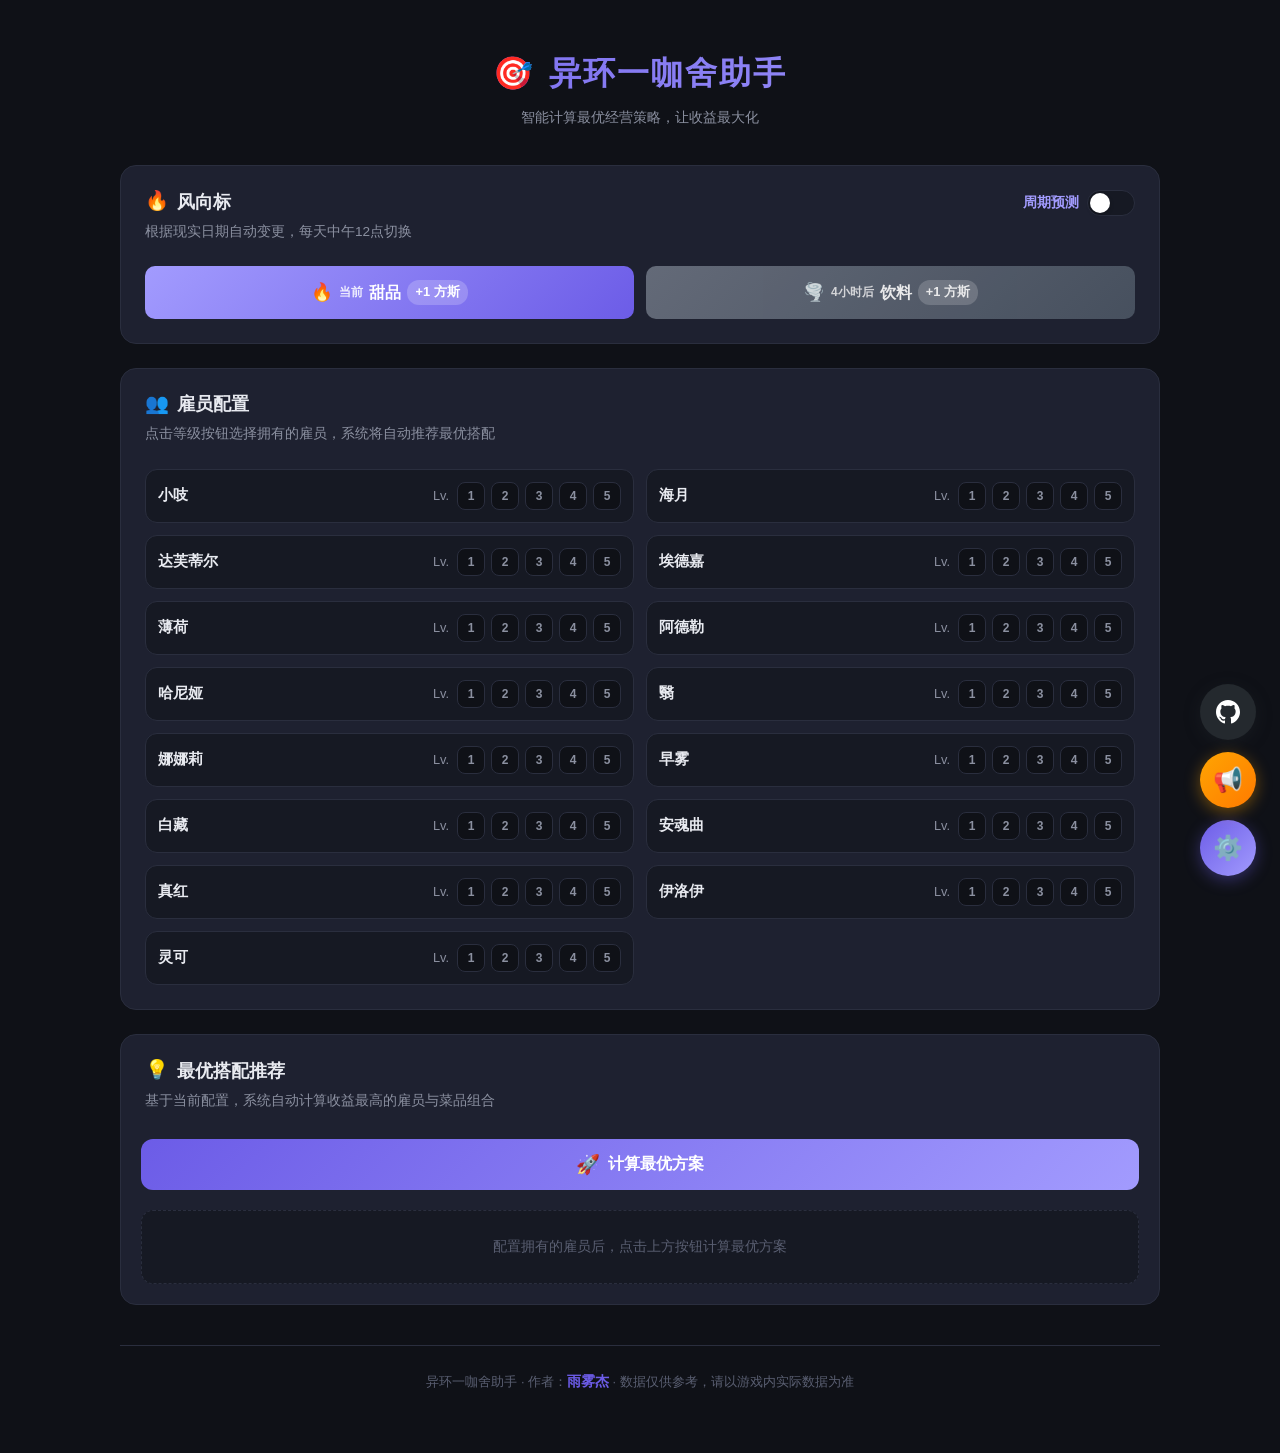
==== index.html @ 738fe5ef "移动 ORIGEN 文件至根目录并更新引用" ====
<!DOCTYPE html>
<html lang="zh-CN">
<head>
    <meta charset="UTF-8">
    <meta name="viewport" content="width=device-width, initial-scale=1.0">
    <title>异环一咖舍助手</title>
    <link rel="stylesheet" href="style.css?v=236">
    <link rel="icon" href="favicon.ico">
</head>
<body>
    <div id="loading-overlay" class="loading-overlay">
        <div class="loading-spinner"></div>
        <p>加载中...</p>
    </div>
    <div class="app-container">
        <!-- 顶部标题 -->
        <header class="app-header">
            <div class="header-content">
                <h1 class="app-title">
                    <span class="title-icon">🎯</span>
                    异环一咖舍助手
                </h1>
                <p class="app-subtitle">智能计算最优经营策略，让收益最大化</p>
            </div>
        </header>

        <main class="main-content">
            <!-- 风向标区域 -->
            <section class="card windvane-section">
                <div class="card-header">
                    <div class="windvane-header-top">
                        <h2 class="card-title">
                        <span class="section-icon">🔥</span>
                        风向标
                    </h2>
                        <label class="windvane-toggle">
                            <span class="windvane-toggle-label">周期预测</span>
                            <div class="switch-wrapper">
                                <input type="checkbox" id="cycle-prediction-switch" class="switch-input">
                                <label for="cycle-prediction-switch" class="switch-slider"></label>
                            </div>
                        </label>
                    </div>
                    <p class="card-desc">根据现实日期自动变更，每天中午12点切换</p>
                </div>
                <div class="card-body">
                    <div class="windvane-container">
                        <div id="current-windvane" class="windvane-card current-windvane">
                            <span class="windvane-flame">🔥</span>
                            <span class="windvane-prefix">当前</span>
                            <span id="windvane-name" class="windvane-name">加载中...</span>
                            <span id="windvane-bonus" class="windvane-bonus">+0</span>
                        </div>
                        <div id="next-windvane" class="windvane-card next-windvane">
                            <span class="windvane-flame">🌪️</span>
                            <span id="next-windvane-hours" class="windvane-hours">--小时后</span>
                            <span id="next-windvane-name" class="windvane-name">加载中...</span>
                            <span id="next-windvane-bonus" class="windvane-bonus">+0</span>
                        </div>
                    </div>
                </div>
            </section>

            <!-- 雇员管理区域 -->
            <section class="card employee-section">
                <div class="card-header">
                    <h2 class="card-title">
                        <span class="section-icon">👥</span>
                        雇员配置
                    </h2>
                    <p class="card-desc">点击等级按钮选择拥有的雇员，系统将自动推荐最优搭配</p>
                </div>
                <div class="card-body">
                    <div id="employee-list" class="employee-list">
                        <!-- 雇员卡片由JS动态生成 -->
                    </div>

                </div>
            </section>

            <!-- 推荐方案区域 -->
            <section class="card recommendation-section">
                <div class="card-header">
                    <h2 class="card-title">
                        <span class="section-icon">💡</span>
                        最优搭配推荐
                    </h2>
                    <p class="card-desc">基于当前配置，系统自动计算收益最高的雇员与菜品组合</p>
                </div>
                <div class="card-body">
                    <button id="calculate-btn" class="calculate-btn">
                        <span class="btn-icon">🚀</span>
                        计算最优方案
                    </button>
                    <div id="recommendation-result" class="recommendation-result">
                        <div class="recommendation-placeholder">
                            <p>配置拥有的雇员后，点击上方按钮计算最优方案</p>
                        </div>
                    </div>
                </div>
            </section>

            <!-- 计算明细区域 -->
            <section class="card calc-detail-section hidden">
                <div class="card-header">
                    <h2 class="card-title">
                        <span class="section-icon">📊</span>
                        计算明细
                    </h2>
                    <p class="card-desc">详细的收益计算过程 · 计算过程不四舍五入，下方明细仅做显示</p>
                </div>
                <div class="card-body">
                    <div id="calc-detail-result" class="calc-detail-container"></div>
                </div>
            </section>
        </main>

        <footer class="app-footer">
            <p>异环一咖舍助手 · 作者：<span class="author-name">雨雾杰</span> · 数据仅供参考，请以游戏内实际数据为准</p>
        </footer>
    </div>

    <!-- 底部固定按钮条（窄屏） -->
    <div class="bottom-bar">
        <a href="https://github.com/2315506431/My-Web" target="_blank" class="bottom-bar-btn github-link">
            <span class="btn-icon">
                <svg width="20" height="20" viewBox="0 0 24 24" fill="currentColor">
                    <path d="M12 0c-6.626 0-12 5.373-12 12 0 5.302 3.438 9.8 8.207 11.387.599.111.793-.261.793-.577v-2.234c-3.338.726-4.033-1.416-4.033-1.416-.546-1.387-1.333-1.756-1.333-1.756-1.089-.745.083-.729.083-.729 1.205.084 1.839 1.237 1.839 1.237 1.07 1.834 2.807 1.304 3.492.997.107-.775.418-1.305.762-1.604-2.665-.305-5.467-1.334-5.467-5.931 0-1.311.469-2.381 1.236-3.221-.124-.303-.535-1.524.117-3.176 0 0 1.008-.322 3.301 1.23.957-.266 1.983-.399 3.003-.404 1.02.005 2.047.138 3.006.404 2.291-1.552 3.297-1.23 3.297-1.23.653 1.653.242 2.874.118 3.176.77.84 1.235 1.911 1.235 3.221 0 4.609-2.807 5.624-5.479 5.921.43.372.823 1.102.823 2.222v3.293c0 .319.192.694.801.576 4.765-1.589 8.199-6.086 8.199-11.386 0-6.627-5.373-12-12-12z"/>
                </svg>
            </span>
            <span class="btn-text">GitHub</span>
        </a>
        <button id="announcement-btn" class="bottom-bar-btn">
            <span class="btn-icon">📢</span>
            <span class="btn-text">公告</span>
        </button>
        <button id="advanced-settings-btn" class="bottom-bar-btn">
            <span class="btn-icon">⚙️</span>
            <span class="btn-text">设置</span>
        </button>
    </div>

    <!-- 悬浮按钮组（宽屏） -->
    <div class="floating-btn-group">
        <button id="advanced-settings-btn-float" class="floating-btn advanced-settings-btn" title="设置">⚙️</button>
        <button id="announcement-btn-float" class="floating-btn announcement-btn" title="公告">📢</button>
        <a href="https://github.com/2315506431/My-Web" target="_blank" class="floating-btn github-btn github-link" title="GitHub 仓库">
            <svg width="24" height="24" viewBox="0 0 24 24" fill="currentColor">
                <path d="M12 0c-6.626 0-12 5.373-12 12 0 5.302 3.438 9.8 8.207 11.387.599.111.793-.261.793-.577v-2.234c-3.338.726-4.033-1.416-4.033-1.416-.546-1.387-1.333-1.756-1.333-1.756-1.089-.745.083-.729.083-.729 1.205.084 1.839 1.237 1.839 1.237 1.07 1.834 2.807 1.304 3.492.997.107-.775.418-1.305.762-1.604-2.665-.305-5.467-1.334-5.467-5.931 0-1.311.469-2.381 1.236-3.221-.124-.303-.535-1.524.117-3.176 0 0 1.008-.322 3.301 1.23.957-.266 1.983-.399 3.003-.404 1.02.005 2.047.138 3.006.404 2.291-1.552 3.297-1.23 3.297-1.23.653 1.653.242 2.874.118 3.176.77.84 1.235 1.911 1.235 3.221 0 4.609-2.807 5.624-5.479 5.921.43.372.823 1.102.823 2.222v3.293c0 .319.192.694.801.576 4.765-1.589 8.199-6.086 8.199-11.386 0-6.627-5.373-12-12-12z"/>
            </svg>
        </a>
    </div>

    <!-- 确认弹窗 -->
    <div id="confirm-modal" class="modal-overlay hidden">
        <div class="modal-container confirm-modal-container">
            <div class="modal-header">
                <h2 id="confirm-title">确认</h2>
            </div>
            <div class="modal-body">
                <p id="confirm-message" class="confirm-message">确定要执行此操作吗？</p>
                <div class="modal-actions">
                    <button id="confirm-cancel-btn" class="secondary-btn">取消</button>
                    <button id="confirm-ok-btn" class="primary-btn">确定</button>
                </div>
            </div>
        </div>
    </div>

    <!-- 公告弹窗 -->
    <div id="announcement-modal" class="modal-overlay hidden">
        <div class="modal-container">
            <div class="modal-header">
                <h2>📢 公告</h2>
                <button id="close-announcement-btn" class="close-btn">×</button>
            </div>
            <div class="modal-body">
                <div id="announcement-content" class="announcement-content">
                    <!-- 公告内容由JS动态渲染 -->
                </div>
            </div>
        </div>
    </div>

    <!-- 设置弹窗 -->
    <div id="advanced-settings-modal" class="modal-overlay hidden">
        <div class="modal-container">
            <div class="modal-header">
                <h2>设置</h2>
                <button id="close-modal-btn" class="close-btn">×</button>
            </div>
            <div class="modal-body">
                <div class="setting-group">
                    <label for="decoration-bonus-input">装修加成</label>
                    <input type="number" id="decoration-bonus-input" class="setting-input" min="0" step="0.001">
                </div>
                <div class="setting-group">
                    <label>专属客服</label>
                    <div class="switch-wrapper">
                        <input type="checkbox" id="exclusive-service-switch" class="switch-input">
                        <label for="exclusive-service-switch" class="switch-slider"></label>
                    </div>
                    <p class="setting-hint">浔羁遇等级7级的奖励，开启后增加1%人流量</p>
                </div>
                <div class="setting-group">
                    <label>风向标</label>
                    <div class="switch-wrapper">
                        <input type="checkbox" id="windvane-switch" class="switch-input" checked>
                        <label for="windvane-switch" class="switch-slider"></label>
                    </div>
                    <p class="setting-hint">未解锁风向标的用户可关闭此功能</p>
                </div>
                <div class="setting-group">
                    <label>店铺数量</label>
                    <div id="shop-count-selector" class="shop-count-selector"></div>
                    <p class="setting-hint">每店铺解锁2雇员+1菜品，共<span id="shop-count-info">10</span>雇员/<span id="shop-count-dish-info">5</span>菜品</p>
                </div>
                
                <hr class="modal-divider">
                
                <!-- 菜品设置 -->
                <div class="collapsible-section collapsed">
                    <div class="collapsible-header" id="item-settings-toggle">
                        <h3 class="setting-section-title">菜品设置</h3>
                        <span class="collapsible-arrow">☰</span>
                    </div>
                    <div class="collapsible-content" id="item-settings-content">
                        <p class="setting-desc">配置已解锁的菜品及其等级</p>
                        <div class="item-bulk-selector">
                            <button class="bulk-btn secondary-btn" data-level="0">全不解锁</button>
                            <button class="bulk-btn primary-btn" data-level="1">全1级</button>
                            <button class="bulk-btn primary-btn" data-level="2">全2级</button>
                        </div>
                        <div id="item-settings-list" class="employee-list item-settings-scroll"></div>
                    </div>
                </div>
                
                <hr class="modal-divider">
                
                <!-- 其他设置 -->
                <div class="collapsible-section collapsed">
                    <div class="collapsible-header" id="other-settings-toggle">
                        <h3 class="setting-section-title">其他设置</h3>
                        <span class="collapsible-arrow">☰</span>
                    </div>
                    <div class="collapsible-content" id="other-settings-content" style="padding-top: 4px;">
                        <!-- 基础人流量 -->
                        <div class="setting-group" style="margin-bottom: 8px; margin-top: 0;">
                            <label for="base-traffic-input">基础人流量</label>
                            <div style="display: flex; gap: 8px; align-items: center;">
                                <input type="number" id="base-traffic-input" class="setting-input" min="0" step="100" style="flex: 1;">
                                <button id="reset-traffic-btn" class="secondary-btn" style="white-space: nowrap;">恢复默认</button>
                            </div>
                        </div>
                    </div>
                </div>
                
                <hr class="modal-divider">
                <div class="danger-zone">
                    <h3>危险操作</h3>
                    <button id="clear-data-btn" class="danger-btn">清除所有本地数据</button>
                </div>
            </div>
        </div>
    </div>
    
    <script src="app.js?v=255"></script>
</body>
</html>
---- style.css ----
/* ========== 加载状态 ========== */
.loading-overlay {
    position: fixed;
    top: 0;
    left: 0;
    right: 0;
    bottom: 0;
    background: var(--bg-primary);
    display: flex;
    flex-direction: column;
    align-items: center;
    justify-content: center;
    z-index: 9999;
    transition: opacity 0.3s ease;
}

.loading-overlay.hidden {
    opacity: 0;
    pointer-events: none;
}

.loading-spinner {
    width: 50px;
    height: 50px;
    border: 4px solid var(--border-color);
    border-top-color: var(--accent-primary);
    border-radius: 50%;
    animation: spin 1s linear infinite;
    margin-bottom: 20px;
}

@keyframes spin {
    to {
        transform: rotate(360deg);
    }
}

.loading-overlay p {
    color: var(--text-secondary);
    font-size: 1rem;
}

/* ========== 基础重置与变量 ========== */
:root {
    --bg-primary: #0f1117;
    --bg-secondary: #1a1d27;
    --bg-card: #1e2130;
    --bg-card-hover: #252839;
    --bg-input: #161923;
    --border-color: #2a2e3e;
    --border-active: #6c5ce7;
    --text-primary: #e8eaf0;
    --text-secondary: #8b90a0;
    --text-muted: #5a5f72;
    --accent-primary: #6c5ce7;
    --accent-secondary: #a29bfe;
    --accent-gradient: linear-gradient(135deg, #6c5ce7, #a29bfe);
    --gold: #ffd700;
    --gold-dark: #b8960f;
    --silver: #c0c0c0;
    --bronze: #cd7f32;
    --green: #00cec9;
    --green-bg: rgba(0, 206, 201, 0.1);
    --red: #ff6b6b;
    --blue: #74b9ff;
    --blue-bg: rgba(116, 185, 255, 0.1);
    --purple: #a29bfe;
    --purple-bg: rgba(162, 155, 254, 0.1);
    --orange: #ffa502;
    --orange-bg: rgba(255, 165, 2, 0.1);
    --radius-sm: 8px;
    --radius-md: 12px;
    --radius-lg: 16px;
    --shadow-sm: 0 2px 8px rgba(0, 0, 0, 0.2);
    --shadow-md: 0 4px 16px rgba(0, 0, 0, 0.3);
    --shadow-lg: 0 8px 32px rgba(0, 0, 0, 0.4);
    --transition: all 0.3s cubic-bezier(0.4, 0, 0.2, 1);
}

* {
    margin: 0;
    padding: 0;
    box-sizing: border-box;
}

body {
    font-family: -apple-system, BlinkMacSystemFont, 'Segoe UI', 'PingFang SC', 'Hiragino Sans GB', 'Microsoft YaHei', sans-serif;
    background: var(--bg-primary);
    color: var(--text-primary);
    line-height: 1.6;
    min-height: 100vh;
}

/* ========== 容器布局 ========== */
.app-container {
    max-width: 1220px;
    margin: 0 auto;
    padding: 0 20px;
    width: 100%;
    box-sizing: border-box;
}



/* ========== 头部 ========== */
.app-header {
    text-align: center;
    padding: 48px 0 36px;
}

.app-title {
    font-size: 2rem;
    font-weight: 700;
    background: var(--accent-gradient);
    -webkit-background-clip: text;
    -webkit-text-fill-color: transparent;
    background-clip: text;
    margin-bottom: 8px;
    letter-spacing: 2px;
}

.title-icon {
    -webkit-text-fill-color: initial;
    margin-right: 4px;
}

.app-subtitle {
    color: var(--text-secondary);
    font-size: 0.85rem;
}

/* ========== 公告区域（在弹窗内） ========== */
.modal-container .announcement-content {
    margin-bottom: 8px;
}

.announcement-item {
    background: var(--bg-input);
    border: 1px solid var(--border-color);
    border-radius: var(--radius-md);
    padding: 12px 16px;
    margin-bottom: 10px;
    transition: var(--transition);
}

.announcement-item:last-child {
    margin-bottom: 0;
}

.announcement-item:hover {
    border-color: rgba(255, 165, 2, 0.3);
    background: var(--bg-card-hover);
}

.announcement-item-header {
    display: flex;
    align-items: center;
    justify-content: space-between;
    margin-bottom: 6px;
}

.announcement-item-title {
    font-size: 0.9rem;
    font-weight: 600;
    color: var(--text-primary);
    display: flex;
    align-items: center;
    gap: 6px;
}

.announcement-item-tag {
    font-size: 0.7rem;
    padding: 2px 8px;
    border-radius: 10px;
    background: var(--orange-bg);
    color: var(--orange);
    font-weight: 600;
}

.announcement-item-date {
    font-size: 0.75rem;
    color: var(--text-muted);
}

.announcement-item-body {
    font-size: 0.85rem;
    color: var(--text-secondary);
    line-height: 1.5;
}

.announcement-item-body ul {
    margin: 8px 0 0 20px;
}

.announcement-item-body li {
    margin-bottom: 4px;
}

.announcement-empty {
    text-align: center;
    color: var(--text-muted);
    font-size: 0.85rem;
    padding: 12px 0;
}

/* ========== 主内容 ========== */
.main-content {
    display: flex;
    flex-direction: column;
    gap: 24px;
    padding-bottom: 40px;
}

/* ========== 卡片通用 ========== */
.card {
    background: var(--bg-card);
    border: 1px solid var(--border-color);
    border-radius: var(--radius-lg);
    overflow: hidden;
    transition: border-color 0.3s cubic-bezier(0.4, 0, 0.2, 1),
                box-shadow 0.3s cubic-bezier(0.4, 0, 0.2, 1);
}

/* resize 期间禁用所有过渡，避免每像素变化触发动画抽搐 */
body.resizing *,
body.resizing *::before,
body.resizing *::after {
    transition: none !important;
}

.card:hover {
    border-color: rgba(108, 92, 231, 0.3);
    box-shadow: var(--shadow-md);
}

.card-header {
    padding: 20px 24px 0;
}

.card-title {
    font-size: 1.15rem;
    font-weight: 600;
    display: flex;
    align-items: center;
    gap: 8px;
    margin-bottom: 4px;
}

.section-icon {
    font-size: 1.2rem;
}

.card-desc {
    color: var(--text-secondary);
    font-size: 0.85rem;
    margin-bottom: 4px;
}

.card-body {
    padding: 20px 24px 24px;
}

/* ========== 风向标选择 ========== */
.windvane-header-top {
    display: flex;
    justify-content: space-between;
    align-items: center;
    gap: 12px;
    flex-wrap: wrap;
}

.windvane-toggle {
    display: flex;
    align-items: center;
    gap: 8px;
    cursor: pointer;
    user-select: none;
}

.windvane-toggle-label {
    font-size: 0.85rem;
    color: var(--accent-secondary);
    font-weight: 600;
}

/* ========== 进度条样式 ========== */
.progress-bar-container {
    width: 100%;
    max-width: 320px;
    height: 8px;
    background: var(--bg-input);
    border-radius: 4px;
    overflow: hidden;
    margin: 12px auto;
    border: 1px solid var(--border-color);
}

.progress-bar-fill {
    height: 100%;
    background: linear-gradient(90deg, var(--accent-secondary), var(--accent-primary));
    transition: width 0.3s ease;
    border-radius: 4px;
}

.progress-text {
    font-size: 0.85rem;
    color: var(--text-muted);
    margin-top: 4px;
}

/* ========== 6天预测结果样式 ========== */
.cycle-prediction-content {
    display: flex;
    flex-direction: column;
    gap: 12px;
}

.cycle-summary {
    text-align: center;
    padding: 10px 16px;
    border-radius: 8px;
    font-weight: 600;
    font-size: 0.95rem;
}

.cycle-summary-same {
    background: rgba(72, 187, 120, 0.12);
    color: #2f855a;
}

.cycle-summary-change {
    background: rgba(237, 137, 54, 0.12);
    color: #c05621;
}

.cycle-days-list {
    display: flex;
    flex-direction: column;
    gap: 8px;
}

.cycle-day-card {
    display: flex;
    align-items: center;
    gap: 10px;
    padding: 8px 10px;
    background: var(--bg-input);
    border: 1px solid var(--border-color);
    border-radius: 8px;
}

.cycle-day-card.vertical {
    flex-direction: column;
    align-items: stretch;
    gap: 8px;
}

.cycle-day-card.vertical .cycle-day-header {
    flex-direction: row;
    width: auto;
    justify-content: flex-start;
    gap: 8px;
}

.cycle-day-card.vertical .cycle-detail-btn {
    align-self: stretch;
    min-width: 0;
}

.cycle-day-today {
    border-color: var(--accent-primary);
    background: rgba(108, 92, 231, 0.06);
}

.cycle-day-change {
    border-color: #ed8936;
    background: rgba(237, 137, 54, 0.06);
}

.cycle-day-header {
    display: flex;
    flex-direction: column;
    align-items: center;
    width: 64px;
    flex-shrink: 0;
    gap: 2px;
}

.cycle-day-label {
    font-weight: 700;
    font-size: 0.9rem;
    color: var(--accent-primary);
}

.cycle-day-windvane {
    font-size: 0.75rem;
    color: var(--text-muted);
    white-space: nowrap;
}

.cycle-day-body {
    flex: 1;
    min-width: 0;
    display: flex;
    flex-direction: column;
    gap: 8px;
}

.cycle-day-employees,
.cycle-day-dishes {
    font-size: 0.85rem;
    display: flex;
    flex-wrap: wrap;
    gap: 4px 6px;
    align-items: center;
    line-height: 1.5;
}

.cycle-day-employees {
    color: #74b9ff;
}

.cycle-day-dishes {
    color: var(--text-primary);
}

.cycle-tag {
    display: inline-block;
    padding: 1px 8px;
    border-radius: 10px;
    font-size: 0.82rem;
    line-height: 1.5;
}

.cycle-day-employees .cycle-tag {
    background: rgba(116, 185, 255, 0.12);
    color: #74b9ff;
}

.cycle-day-dishes .cycle-tag {
    background: rgba(162, 155, 254, 0.14);
    color: var(--accent-secondary);
}

.cycle-tag-added,
.cycle-day-employees .cycle-tag-added,
.cycle-day-dishes .cycle-tag-added {
    background: rgba(237, 137, 54, 0.2) !important;
    color: #c05621 !important;
    font-weight: 700;
    box-shadow: 0 0 0 1px rgba(237, 137, 54, 0.4);
}

.cycle-tag-removed {
    background: rgba(229, 62, 62, 0.12) !important;
    color: #c53030;
    text-decoration: line-through;
    opacity: 0.85;
}

.cycle-day-removed {
    font-size: 0.78rem;
    margin-top: 2px;
    display: flex;
    flex-wrap: wrap;
    gap: 4px;
    align-items: center;
    color: var(--text-muted);
}

.cycle-tag-empty {
    font-style: italic;
    opacity: 0.6;
    font-size: 0.8rem;
}

.cycle-detail-btn {
    display: flex;
    flex-direction: column;
    align-items: stretch;
    gap: 2px;
    padding: 6px 12px;
    border: 1px solid var(--border-color);
    background: var(--bg-input);
    color: var(--text-secondary);
    border-radius: 6px;
    cursor: pointer;
    transition: var(--transition);
    flex-shrink: 0;
    min-width: 92px;
    line-height: 1.2;
}

.cycle-detail-btn-row {
    display: flex;
    align-items: baseline;
    justify-content: space-between;
    gap: 6px;
    white-space: nowrap;
    overflow: hidden;
}

.cycle-detail-btn-label {
    font-size: 0.7rem;
    color: var(--text-muted);
    font-weight: 500;
    /* 太窄时优先牺牲标签空间，让收益数值完整 */
    flex-shrink: 1;
    min-width: 0;
    overflow: hidden;
    text-overflow: ellipsis;
}

/* 水平布局（按钮在右侧）：显示短标签 */
.cycle-detail-btn-label .label-short { display: inline; }
.cycle-detail-btn-label .label-full { display: none; }

/* 垂直布局（按钮在下方）：显示完整标签 */
.cycle-day-card.vertical .cycle-detail-btn-label .label-short { display: none; }
.cycle-day-card.vertical .cycle-detail-btn-label .label-full { display: inline; }

.cycle-detail-btn-value {
    font-size: 0.82rem;
    font-weight: 700;
    white-space: nowrap;
    /* 收益数值优先完整，不被压缩 */
    flex-shrink: 0;
}

.cycle-detail-btn-value.cycle-display-rev {
    color: #74b9ff;
}

.cycle-detail-btn-value.cycle-actual-rev {
    color: var(--accent-primary);
}

.cycle-rev-unit {
    font-size: 0.7rem;
    font-weight: 500;
    opacity: 0.7;
    margin-left: 2px;
}

.cycle-detail-btn:hover {
    border-color: var(--accent-primary);
    background: rgba(108, 92, 231, 0.08);
}

.cycle-detail-btn:hover .cycle-display-rev {
    color: #a2d2ff;
}

.cycle-detail-btn:hover .cycle-actual-rev {
    color: var(--accent-secondary);
}

.cycle-prediction-hint {
    font-size: 0.78rem;
    color: var(--text-muted);
    text-align: center;
    margin-top: -4px;
    margin-bottom: 2px;
}

.windvane-container {
    display: flex;
    gap: 12px;
}

.windvane-container.vertical {
    flex-direction: column;
}

.windvane-card {
    flex: 1;
    display: flex;
    flex-direction: row;
    align-items: center;
    justify-content: center;
    gap: 6px;
    padding: 12px 16px;
    border-radius: 10px;
    color: white;
    font-size: 0.95rem;
    font-weight: 600;
    white-space: nowrap;
}

.current-windvane {
    background: linear-gradient(135deg, var(--accent-secondary), var(--accent-primary));
}

.next-windvane {
    background: linear-gradient(135deg, #6b7280, #4b5563);
    opacity: 0.9;
}

.windvane-prefix,
.windvane-hours {
    font-size: 0.75rem;
    opacity: 0.85;
}

.windvane-flame {
    font-size: 1.1rem;
    animation: flame-bounce 1.5s ease-in-out infinite;
}

.next-windvane .windvane-flame {
    animation: none;
}

@keyframes flame-bounce {
    0%, 100% { transform: translateY(0); }
    50% { transform: translateY(-3px); }
}

.windvane-name {
    font-size: 1rem;
}

.windvane-bonus {
    background: rgba(255, 255, 255, 0.2);
    padding: 2px 8px;
    border-radius: 12px;
    font-size: 0.8rem;
}

.hidden {
    display: none !important;
}

.rec-bonus-item {
    display: inline-flex;
    align-items: center;
    gap: 6px;
    padding: 6px 14px;
    border-radius: 20px;
    font-size: 0.85rem;
    white-space: nowrap;
}

/* ========== 雇员管理 ========== */
.employee-list {
    display: grid;
    grid-template-columns: repeat(2, minmax(min-content, 1fr));
    gap: 12px;
    overflow-x: auto;
}

/* 单列布局 */
.employee-list.single-column {
    grid-template-columns: minmax(min-content, 1fr);
}

.employee-card {
    display: flex;
    align-items: center;
    gap: 12px;
    padding: 12px;
    background: var(--bg-input);
    border: 1px solid var(--border-color);
    border-radius: var(--radius-md);
    transition: var(--transition);
    min-width: 200px;
}

.employee-card:hover {
    border-color: rgba(108, 92, 231, 0.3);
    background: var(--bg-card-hover);
}

.employee-card.active {
    border-color: var(--accent-primary);
    box-shadow: 0 0 0 1px rgba(108, 92, 231, 0.2);
}

/* 垂直布局：名字在上，等级在下 */
.employee-card.vertical-layout {
    flex-direction: column;
    align-items: center;
    gap: 8px;
}

.employee-card.vertical-layout .employee-info {
    flex: none;
    text-align: center;
    width: 100%;
}

.employee-card.vertical-layout .employee-controls {
    width: 100%;
    justify-content: center;
}



.employee-info {
    flex: 1;
    min-width: 0;
}

.employee-name {
    font-size: 0.95rem;
    font-weight: 600;
    margin-bottom: 2px;
    white-space: nowrap;
    overflow: hidden;
    text-overflow: ellipsis;
}



.employee-controls {
    display: flex;
    align-items: center;
    gap: 8px;
    flex-shrink: 0;
}

/* 等级选择 */
.level-selector {
    display: flex;
    align-items: center;
    gap: 6px;
}

.level-label {
    font-size: 0.8rem;
    color: var(--text-secondary);
    margin-right: 2px;
}

.level-btn {
    min-width: 28px;
    height: 28px;
    padding: 0 6px;
    border: 1px solid var(--border-color);
    border-radius: var(--radius-sm);
    background: var(--bg-primary);
    color: var(--text-secondary);
    font-size: 0.75rem;
    font-weight: 600;
    cursor: pointer;
    flex-shrink: 0;
    transition: var(--transition);
    display: flex;
    align-items: center;
    justify-content: center;
}

.level-btn:hover {
    border-color: var(--accent-primary);
    color: var(--text-primary);
}

.level-btn.active {
    background: var(--accent-primary);
    border-color: var(--accent-primary);
    color: white;
    box-shadow: 0 2px 8px rgba(108, 92, 231, 0.4);
}

/* ========== 推荐方案区域 ========== */
.recommendation-section .card-body {
    display: flex;
    flex-direction: column;
    gap: 12px;
    padding: 16px 20px 20px;
}

.recommendation-result {
    min-height: auto;
}

.recommendation-placeholder {
    text-align: center;
    padding: 24px 20px;
    color: var(--text-muted);
    font-size: 0.9rem;
    background: var(--bg-input);
    border-radius: var(--radius-md);
    border: 1px dashed var(--border-color);
}

.recommendation-content {
    background: var(--bg-input);
    border-radius: var(--radius-md);
    padding: 20px;
    border: 1px solid var(--border-color);
}

.rec-summary {
    text-align: center;
    padding-bottom: 20px;
    margin-bottom: 20px;
    border-bottom: 1px solid var(--border-color);
}

.rec-total-wrapper {
    display: flex;
    flex-direction: column;
    gap: 12px;
    margin-bottom: 12px;
    position: relative;
}

@media (min-width: 600px) {
    .rec-total-wrapper {
        flex-direction: row;
        justify-content: stretch;
        align-items: stretch;
        gap: 0;
    }
    
    .rec-total {
        flex: 1;
        display: flex;
        flex-direction: column;
        justify-content: center;
        align-items: center;
        padding: 0 12px;
        position: relative;
    }
    
    .rec-total:first-child {
        padding-right: 24px;
    }
    
    .rec-total:last-child {
        padding-left: 24px;
    }
    
    .rec-total-wrapper::before {
        content: '';
        position: absolute;
        left: 50%;
        top: 50%;
        transform: translate(-50%, -50%);
        width: 1px;
        height: 60%;
        background-color: var(--border-color);
    }
}

.rec-total {
    margin-bottom: 0;
    text-align: center;
}

.rec-total-label {
    display: block;
    font-size: 0.9rem;
    color: var(--text-secondary);
    margin-bottom: 4px;
}

.rec-total-value {
    font-size: 1.5rem;
    font-weight: 700;
    display: inline-block;
    line-height: 1.2;
}

.rec-total-number {
    white-space: nowrap;
}

.rec-total-unit {
    font-size: 1.5rem;
    font-weight: 700;
    white-space: nowrap;
    margin-left: 4px;
}

.rec-total-no-bonus .rec-total-value {
    background: linear-gradient(135deg, #a0aec0, #718096);
    -webkit-background-clip: text;
    -webkit-text-fill-color: transparent;
    background-clip: text;
}

.rec-total-with-bonus .rec-total-value {
    background: var(--accent-gradient);
    -webkit-background-clip: text;
    -webkit-text-fill-color: transparent;
    background-clip: text;
}

.rec-bonuses {
    display: flex;
    justify-content: center;
    gap: 16px;
    flex-wrap: wrap;
    margin-top: 12px;
}

.rec-bonus-item {
    background: rgba(108, 92, 231, 0.1);
    color: var(--accent-secondary);
    border: 1px solid rgba(108, 92, 231, 0.15);
}

.rec-sections {
    display: grid;
    grid-template-columns: 1fr 1fr;
    gap: 20px;
}



.rec-section h4 {
    font-size: 0.9rem;
    font-weight: 600;
    margin-bottom: 12px;
    color: var(--text-primary);
}

.rec-employee-list,
.rec-dish-list {
    display: flex;
    flex-direction: column;
    gap: 8px;
}

.rec-employee-item,
.rec-dish-item {
    display: flex;
    align-items: center;
    gap: 10px;
    padding: 10px 12px;
    background: var(--bg-primary);
    border-radius: var(--radius-sm);
    font-size: 0.85rem;
}

.rec-employee-info {
    display: flex;
    align-items: center;
    gap: 10px;
    width: 100%;
}

.rec-employee-name {
    flex: 1;
    font-weight: 500;
    white-space: nowrap;
}

.rec-employee-level {
    color: var(--accent-secondary);
    font-size: 0.8rem;
    flex-shrink: 0;
}

.rec-dish-info {
    display: flex;
    align-items: center;
    gap: 10px;
    flex: 1;
    min-width: 0;
}

.rec-dish-rank {
    width: 22px;
    height: 22px;
    border-radius: 50%;
    background: var(--accent-primary);
    color: white;
    display: flex;
    align-items: center;
    justify-content: center;
    font-size: 0.75rem;
    font-weight: 600;
    flex-shrink: 0;
}

.rec-dish-name {
    font-weight: 500;
    white-space: nowrap;
    flex-shrink: 0;
}

.rec-dish-price-group {
    display: flex;
    flex-direction: row;
    gap: 8px;
    align-items: center;
    justify-content: flex-end;
    flex-shrink: 0;
}

.rec-dish-price {
    color: var(--text-secondary);
    font-size: 0.8rem;
    text-align: right;
    white-space: nowrap;
}

.rec-dish-revenue {
    color: var(--green);
    font-weight: 600;
    font-size: 0.85rem;
    white-space: nowrap;
}

/* 推荐区域动态布局 */

/* rec-sections 单列布局 */
.rec-sections.single-column {
    grid-template-columns: 1fr;
}

/* 原价现价上下排列 */
.rec-sections.price-vertical .rec-dish-price-group {
    flex-direction: column;
    gap: 4px;
    align-items: flex-end;
}

.rec-sections.price-vertical .rec-dish-price {
    font-size: 0.75rem;
    text-align: right;
}

.rec-sections.price-vertical .rec-dish-revenue {
    text-align: right;
}

/* 菜品项垂直堆叠：上面菜名一行，下面价格横着排 */
.rec-sections.dish-stacked .rec-dish-item {
    flex-direction: column;
    align-items: stretch;
    gap: 6px;
}

.rec-sections.dish-stacked .rec-dish-info {
    width: 100%;
}

.rec-sections.dish-stacked .rec-dish-name {
    flex-shrink: 1;
    overflow: visible;
    text-overflow: clip;
    white-space: normal;
    line-height: 1.4;
}

.rec-sections.dish-stacked .rec-dish-price-group {
    flex-direction: row;
    flex-wrap: wrap;
    justify-content: flex-start;
    gap: 6px;
    width: 100%;
}

.rec-sections.dish-stacked .rec-dish-price,
.rec-sections.dish-stacked .rec-dish-revenue {
    text-align: left;
    flex-shrink: 0;
    display: inline-block;
}

.rec-conditions {
    margin-top: 20px;
    padding-top: 16px;
    border-top: 1px solid var(--border-color);
}

.rec-conditions h4 {
    font-size: 0.9rem;
    font-weight: 600;
    margin-bottom: 10px;
}

.rec-condition-item {
    font-size: 0.8rem;
    padding: 6px 12px;
    margin-bottom: 6px;
    border-radius: var(--radius-sm);
}

.rec-condition-item.triggered {
    background: var(--green-bg);
    color: var(--green);
}

/* ========== 计算明细 ========== */
.rec-calc-detail {
    margin-top: 0;
    padding-top: 0;
    border-top: none;
}

.rec-calc-detail h4 {
    font-size: 0.9rem;
    font-weight: 600;
    margin-bottom: 8px;
}

.rec-calc-formula {
    font-size: 0.8rem;
    color: var(--text-primary);
    margin-bottom: 8px;
    padding: 10px 14px;
    background: var(--bg-primary);
    border-radius: var(--radius-sm);
    border: 1px solid var(--border-color);
    font-family: -apple-system, BlinkMacSystemFont, 'Segoe UI', 'PingFang SC', 'Hiragino Sans GB', 'Microsoft YaHei', sans-serif;
    line-height: 1.5;
}

.rec-calc-note {
    font-size: 0.8rem;
    color: var(--text-primary);
    margin-bottom: 14px;
    padding: 10px 14px;
    background: var(--bg-primary);
    border-radius: var(--radius-sm);
    border: 1px solid var(--border-color);
    font-family: -apple-system, BlinkMacSystemFont, 'Segoe UI', 'PingFang SC', 'Hiragino Sans GB', 'Microsoft YaHei', sans-serif;
    line-height: 1.5;
}

.rec-calc-list {
    display: flex;
    flex-direction: column;
    gap: 12px;
}

.rec-calc-item {
    background: var(--bg-primary);
    border: 1px solid var(--border-color);
    border-radius: var(--radius-md);
    overflow: hidden;
}

.rec-calc-item-header {
    display: flex;
    align-items: center;
    gap: 10px;
    padding: 10px 14px;
    background: rgba(108, 92, 231, 0.06);
    border-bottom: 1px solid var(--border-color);
}

.rec-calc-item-rank {
    width: 22px;
    height: 22px;
    border-radius: 50%;
    background: var(--accent-primary);
    color: white;
    display: flex;
    align-items: center;
    justify-content: center;
    font-size: 0.75rem;
    font-weight: 600;
    flex-shrink: 0;
}

.rec-calc-item-name {
    flex: 1;
    font-weight: 600;
    font-size: 0.88rem;
}

.rec-calc-item-result {
    color: var(--green);
    font-weight: 700;
    font-size: 0.9rem;
}

.rec-calc-item-steps {
    padding: 10px 14px 12px;
    display: flex;
    flex-direction: column;
    gap: 4px;
}

.calc-step,
.calc-step-divider,
.calc-step-final {
    display: flex;
    align-items: center;
    justify-content: space-between;
    padding: 3px 0;
    font-size: 0.8rem;
}

.calc-step-label {
    color: var(--text-secondary);
}

.calc-step-value {
    color: var(--text-primary);
    font-weight: 500;
    font-family: 'Courier New', monospace;
    font-size: 0.8rem;
}

.calc-step.active .calc-step-label {
    color: var(--green);
}

.calc-step.active .calc-step-value {
    color: var(--green);
    font-weight: 600;
}

.calc-step.inactive .calc-step-label {
    color: var(--text-muted);
}

.calc-step.inactive .calc-step-value {
    color: var(--text-muted);
}

.calc-step-divider {
    border-top: 1px dashed rgba(255, 255, 255, 0.06);
    margin-top: 2px;
    padding-top: 6px;
}

.calc-step-divider .calc-step-label {
    color: var(--text-muted);
    font-size: 0.75rem;
}

.calc-step-final {
    border-top: 1px solid var(--border-color);
    margin-top: 4px;
    padding-top: 8px;
}

.calc-step-final .calc-step-label {
    color: var(--accent-secondary);
    font-weight: 600;
    font-size: 0.82rem;
}

.calc-step-final .calc-step-value {
    color: var(--green);
    font-weight: 700;
    font-size: 0.88rem;
}

/* 人流量和装修汇总 */
.rec-calc-summary {
    display: flex;
    flex-wrap: wrap;
    gap: 12px;
    padding: 12px 16px;
    background: var(--bg-primary);
    border-radius: var(--radius-md);
    margin-bottom: 16px;
    border: 1px solid var(--border-color);
}

.rec-calc-summary-item {
    display: flex;
    align-items: center;
    gap: 8px;
    padding: 4px 12px;
    background: var(--bg-secondary);
    border-radius: var(--radius-sm);
}

.rec-calc-summary-item .summary-label {
    font-size: 0.8rem;
    color: var(--text-secondary);
}

.rec-calc-summary-item .summary-value {
    font-size: 0.85rem;
    font-weight: 600;
    color: var(--text-primary);
}

.rec-calc-summary-item.highlight {
    background: var(--accent-primary);
}

.rec-calc-summary-item.highlight .summary-label,
.rec-calc-summary-item.highlight .summary-value {
    color: white;
}

.rec-calc-summary-item.compare {
    border: 1px dashed var(--yellow);
    background: rgba(255, 200, 50, 0.08);
}

.rec-calc-summary-item.compare .summary-label {
    color: var(--yellow);
    font-size: 0.8rem;
}

.rec-calc-summary-item.compare .summary-value {
    color: var(--yellow);
    font-weight: 700;
}

/* 每小时收益行 */
.calc-step-hourly {
    margin-top: 8px;
    padding-top: 8px;
    border-top: 1px dashed var(--border-color);
}

.calc-step-hourly .calc-step-label {
    color: var(--green);
    font-weight: 600;
}

.calc-step-hourly .calc-step-value {
    color: var(--green);
    font-weight: 700;
    font-size: 0.9rem;
}

/* 总计区域 */
.rec-calc-total {
    display: flex;
    justify-content: space-between;
    gap: 16px;
    padding: 16px;
    background: var(--bg-primary);
    border-radius: var(--radius-md);
    margin-top: 16px;
    border: 2px solid var(--accent-primary);
}

.rec-calc-total-item {
    display: flex;
    flex-direction: column;
    align-items: center;
    gap: 4px;
    flex: 1;
    padding: 8px;
    text-align: center;
}

.rec-calc-total-item .total-label {
    font-size: 0.85rem;
    color: var(--text-secondary);
}

.rec-calc-total-item .total-value {
    font-size: 1.1rem;
    font-weight: 700;
    color: var(--accent-secondary);
    white-space: nowrap;
}

.rec-calc-total-item.highlight {
    background: var(--accent-gradient);
    border-radius: var(--radius-sm);
    padding: 8px;
}

.rec-calc-total-item.highlight .total-label,
.rec-calc-total-item.highlight .total-value {
    color: white;
}

/* 桌面UI中等屏（740-850px）：2×2网格 */
@media (max-width: 850px) and (min-width: 740px) {
    .rec-calc-total {
        display: grid;
        grid-template-columns: 1fr 1fr;
        gap: 12px;
    }
}

/* 移动UI宽屏（710-739px）：一行显示 */
@media (max-width: 739px) and (min-width: 710px) {
    .rec-calc-total {
        display: flex;
        justify-content: space-between;
        gap: 12px;
    }
}

/* 移动UI中等宽屏（500-709px）：2×2网格 */
@media (max-width: 709px) and (min-width: 500px) {
    .rec-calc-total {
        display: grid;
        grid-template-columns: 1fr 1fr;
        gap: 12px;
    }
}

/* 移动UI窄中等屏（400-499px）：2×2网格 */
@media (max-width: 499px) and (min-width: 400px) {
    .rec-calc-total {
        display: grid;
        grid-template-columns: 1fr 1fr;
        gap: 12px;
    }
}

/* 移动UI窄屏（≤399px）：四行垂直排列 */
@media (max-width: 399px) {
    .rec-calc-total {
        display: flex;
        flex-direction: column;
        gap: 12px;
    }
}

/* ========== 计算按钮 ========== */
.calculate-btn {
    display: flex;
    align-items: center;
    justify-content: center;
    gap: 8px;
    width: 100%;
    padding: 14px;
    background: var(--accent-gradient);
    color: white;
    border: none;
    border-radius: var(--radius-md);
    font-size: 1rem;
    font-weight: 600;
    cursor: pointer;
    transition: var(--transition);
    margin-top: 8px;
    margin-bottom: 8px;
}

/* 计算明细容器 */
.calc-detail-container {
    margin-top: 0;
}

.calculate-btn:hover {
    transform: translateY(-2px);
    box-shadow: 0 8px 24px rgba(108, 92, 231, 0.4);
}

.calculate-btn:active {
    transform: translateY(0);
}

.btn-icon {
    font-size: 1.2rem;
}

/* ========== 底部 ========== */
.app-footer {
    text-align: center;
    padding: 24px 0 40px;
    color: var(--text-muted);
    font-size: 0.8rem;
    border-top: 1px solid var(--border-color);
}

.author-name {
    font-weight: 600;
    color: var(--accent-primary);
    font-size: 0.9rem;
}

/* ========== 响应式 ========== */
@media (max-width: 480px) {
    .app-title {
        font-size: 1.5rem;
    }

    .card-body {
        padding: 16px;
    }

    .card-header {
        padding: 16px 16px 0;
    }

    .employee-type-badge {
        display: none;
    }

    .ranking-item {
        flex-wrap: wrap;
    }

    .ranking-revenue {
        width: 100%;
        text-align: left;
        padding-top: 8px;
        border-top: 1px solid var(--border-color);
        margin-top: 4px;
        display: flex;
        align-items: center;
        justify-content: space-between;
    }

    .menu-grid {
        grid-template-columns: repeat(auto-fill, minmax(160px, 1fr));
    }

    .menu-summary {
        flex-direction: column;
        gap: 8px;
    }
}

/* ========== 底部固定按钮条 ========== */
.bottom-bar {
    position: fixed;
    bottom: 0;
    left: 0;
    right: 0;
    background: var(--bg-card);
    border-top: 1px solid var(--border-color);
    display: flex;
    justify-content: space-around;
    align-items: center;
    padding: 8px env(safe-area-inset-left) calc(8px + env(safe-area-inset-bottom)) env(safe-area-inset-right);
    z-index: 1000;
    box-shadow: 0 -4px 16px rgba(0, 0, 0, 0.2);
}

.bottom-bar-btn {
    flex: 1;
    display: flex;
    flex-direction: column;
    align-items: center;
    justify-content: center;
    gap: 4px;
    padding: 8px 12px;
    background: transparent;
    border: none;
    color: var(--text-secondary);
    cursor: pointer;
    transition: var(--transition);
    text-decoration: none;
    border-radius: 8px;
}

.bottom-bar-btn:hover {
    background: var(--bg-input);
    color: var(--accent-secondary);
}

.bottom-bar-btn:active {
    transform: scale(0.97);
}

.bottom-bar-btn .btn-icon {
    font-size: 1.4rem;
    line-height: 1;
    display: flex;
    align-items: center;
    justify-content: center;
}

.bottom-bar-btn .btn-text {
    font-size: 0.75rem;
    font-weight: 500;
}

/* 公告按钮有新公告时的状态 */
.bottom-bar-btn.announcement-btn-new {
    color: var(--orange);
    background: rgba(255, 165, 2, 0.15);
    border-radius: 10px;
    font-weight: 600;
}

.bottom-bar-btn.announcement-btn-new .btn-icon {
    animation: pulse 1.5s ease-in-out infinite;
}

@keyframes pulse {
    0%, 100% {
        transform: scale(1);
    }
    50% {
        transform: scale(1.1);
    }
}

/* 给应用容器和底部添加内边距，避免被底部按钮条遮挡 */
.app-container {
    padding-bottom: 70px;
}

/* 给主内容添加底部内边距 */
.main-content {
    padding-bottom: 40px;
}

@media (min-width: 768px) {
    .app-container {
        padding-bottom: 70px;
    }
}

@media (max-width: 480px) {
    .bottom-bar-btn .btn-icon {
        font-size: 1.3rem;
    }
    
    .bottom-bar-btn .btn-text {
        font-size: 0.7rem;
    }
}

/* ========== 悬浮按钮组（宽屏） ========== */
.floating-btn-group {
    position: fixed;
    bottom: 24px;
    right: 24px;
    display: none;
    flex-direction: column-reverse;
    gap: 12px;
    z-index: 1000;
}

.floating-btn {
    width: 56px;
    height: 56px;
    border-radius: 50%;
    color: white;
    font-size: 1.5rem;
    border: none;
    box-shadow: 0 4px 16px rgba(0, 0, 0, 0.2);
    cursor: pointer;
    display: flex;
    align-items: center;
    justify-content: center;
    transition: var(--transition);
    text-decoration: none;
}

.floating-btn:hover {
    transform: translateY(-2px) scale(1.05);
}

.floating-btn:active {
    transform: translateY(0) scale(0.98);
}

/* 公告按钮 */
.announcement-btn {
    background: var(--accent-gradient);
    box-shadow: 0 4px 16px rgba(108, 92, 231, 0.4);
    position: relative;
}

.announcement-btn:hover {
    box-shadow: 0 8px 24px rgba(108, 92, 231, 0.5);
}

/* 公告按钮有新公告时 */
.announcement-btn.announcement-btn-new {
    background: linear-gradient(135deg, #FFA502, #FF7A00);
    box-shadow: 0 4px 16px rgba(255, 165, 2, 0.4);
}

.announcement-btn.announcement-btn-new:hover {
    box-shadow: 0 8px 24px rgba(255, 165, 2, 0.5);
}

/* 高级设置按钮 */
.advanced-settings-btn {
    background: var(--accent-gradient);
    box-shadow: 0 4px 16px rgba(108, 92, 231, 0.4);
}

.advanced-settings-btn:hover {
    box-shadow: 0 8px 24px rgba(108, 92, 231, 0.5);
}

/* GitHub 按钮 */
.github-btn {
    background: #24292e;
    box-shadow: 0 4px 16px rgba(36, 41, 46, 0.4);
}

.github-btn:hover {
    background: #2d3339;
    box-shadow: 0 8px 24px rgba(36, 41, 46, 0.5);
}

/* ========== 响应式切换：910px 以上使用悬浮按钮 ========== */
@media (min-width: 910px) {
    /* 隐藏底部按钮条 */
    .bottom-bar {
        display: none;
    }

    /* 直接显示完整悬浮按钮组 */
    .floating-btn-group {
        display: flex;
        right: 24px;
    }

    .app-container {
        padding-bottom: 20px;
    }
}

/* 740px 起左右 padding 同步渐进增长，全程对称不虚空 */
@media (min-width: 740px) {
    .app-container {
        padding-left: clamp(20px, calc(20px + (100vw - 740px) * 0.25), 90px);
        padding-right: clamp(20px, calc(20px + (100vw - 740px) * 0.25), 90px);
    }
}

@media (max-width: 739px) {
    /* 窄屏隐藏悬浮按钮组 */
    .floating-btn-group {
        display: none;
    }
    
    /* 窄屏显示底部按钮条 */
    .bottom-bar {
        display: flex;
    }
}

/* 未读公告项 */
.announcement-item-new {
    border-color: rgba(255, 165, 2, 0.4);
    background: linear-gradient(135deg, rgba(255, 165, 2, 0.08), var(--bg-input));
}

/* 未读公告标签 */
.announcement-new-badge {
    display: inline-block;
    background: #FF4D4F;
    color: white;
    font-size: 0.7rem;
    padding: 2px 6px;
    border-radius: 4px;
    margin-right: 6px;
    font-weight: 600;
}

.modal-overlay {
    position: fixed;
    top: 0;
    left: 0;
    right: 0;
    bottom: 0;
    background: rgba(0, 0, 0, 0.7);
    display: flex;
    align-items: center;
    justify-content: center;
    z-index: 1001;
    padding: 20px;
}

.modal-overlay.hidden {
    display: none;
}

.modal-container {
    background: var(--bg-card);
    border-radius: var(--radius-lg);
    width: 100%;
    max-width: 700px;
    max-height: 90vh;
    display: flex;
    flex-direction: column;
    box-shadow: 0 20px 60px rgba(0, 0, 0, 0.5);
    border: 1px solid var(--border-color);
    animation: modalFadeIn 0.2s ease;
}

/* 公告弹窗专用样式 */
#announcement-modal .modal-container {
    max-width: 700px;
}

#announcement-modal .modal-body {
    max-height: 60vh;
    overflow-y: auto;
}

@keyframes modalFadeIn {
    from {
        opacity: 0;
        transform: translateY(-20px) scale(0.95);
    }
    to {
        opacity: 1;
        transform: translateY(0) scale(1);
    }
}

.modal-header {
    display: flex;
    align-items: center;
    justify-content: space-between;
    padding: 20px 24px;
    border-bottom: 1px solid var(--border-color);
}

.modal-header h2 {
    font-size: 1.2rem;
    font-weight: 600;
    display: flex;
    align-items: center;
    gap: 8px;
}

.close-btn {
    width: 32px;
    height: 32px;
    border-radius: 50%;
    background: transparent;
    border: 1px solid var(--border-color);
    color: var(--text-secondary);
    font-size: 1.2rem;
    cursor: pointer;
    display: flex;
    align-items: center;
    justify-content: center;
    transition: var(--transition);
}

.close-btn:hover {
    background: var(--bg-input);
    border-color: var(--accent-primary);
    color: var(--text-primary);
}

.modal-body {
    padding: 24px;
    overflow-y: auto;
    flex: 1;
}

.setting-group {
    margin-bottom: 16px;
}

.setting-group label {
    display: block;
    font-size: 0.9rem;
    color: var(--text-secondary);
    margin-bottom: 8px;
}

.setting-input {
    width: 100%;
    padding: 12px 16px;
    background: var(--bg-input);
    border: 1px solid var(--border-color);
    border-radius: var(--radius-sm);
    color: var(--text-primary);
    font-size: 0.95rem;
    transition: var(--transition);
}

.setting-input:focus {
    outline: none;
    border-color: var(--accent-primary);
    box-shadow: 0 0 0 3px rgba(108, 92, 231, 0.15);
}

.modal-divider {
    border: none;
    border-top: 1px solid var(--border-color);
    margin: 24px 0;
}

.danger-zone {
    background: rgba(255, 107, 107, 0.05);
    border: 1px solid rgba(255, 107, 107, 0.2);
    border-radius: var(--radius-md);
    padding: 16px;
}

.danger-zone h3 {
    font-size: 0.95rem;
    color: var(--red);
    margin-bottom: 12px;
    display: flex;
    align-items: center;
    gap: 6px;
}

.danger-btn {
    width: 100%;
    padding: 12px;
    background: var(--red);
    color: white;
    border: none;
    border-radius: var(--radius-sm);
    font-size: 0.95rem;
    font-weight: 600;
    cursor: pointer;
    transition: var(--transition);
}

.danger-btn:hover {
    background: #ff5252;
    transform: translateY(-1px);
    box-shadow: 0 4px 12px rgba(255, 107, 107, 0.3);
}

.danger-btn:active {
    transform: translateY(0);
}

.setting-section-title {
    font-size: 1rem;
    font-weight: 600;
    margin-bottom: 8px;
    color: var(--text-primary);
}

.setting-desc {
    font-size: 0.85rem;
    color: var(--text-secondary);
    margin-bottom: 16px;
}

.sub-section-title {
    font-size: 0.9rem;
    font-weight: 500;
    margin: 20px 0 12px;
    color: var(--text-primary);
}

.custom-item-list {
    display: flex;
    flex-direction: column;
    gap: 10px;
    margin-bottom: 4px;
    max-height: 200px;
    overflow-y: auto;
}

.custom-item {
    display: flex;
    justify-content: space-between;
    align-items: center;
    padding: 12px;
    background: var(--bg-input);
    border-radius: var(--radius-sm);
    border: 1px solid var(--border-color);
}

.custom-item-info {
    flex: 1;
}

.custom-item-name {
    font-size: 0.9rem;
    font-weight: 500;
    color: var(--text-primary);
}

.custom-item-desc {
    font-size: 0.8rem;
    color: var(--text-secondary);
    margin-top: 2px;
}

.custom-item-actions {
    display: flex;
    gap: 8px;
}

.icon-btn {
    padding: 6px 10px;
    font-size: 0.85rem;
    border: none;
    border-radius: var(--radius-sm);
    cursor: pointer;
    transition: var(--transition);
}

.edit-btn {
    background: var(--blue-bg);
    color: var(--blue);
}

.edit-btn:hover {
    background: rgba(116, 185, 255, 0.2);
}

.delete-btn {
    background: rgba(255, 107, 107, 0.1);
    color: var(--red);
}

.delete-btn:hover {
    background: rgba(255, 107, 107, 0.2);
}

.primary-btn {
    padding: 10px 20px;
    background: var(--accent-primary);
    color: white;
    border: none;
    border-radius: var(--radius-sm);
    font-size: 0.9rem;
    font-weight: 500;
    cursor: pointer;
    transition: var(--transition);
}

.primary-btn:hover {
    background: var(--accent-secondary);
    transform: translateY(-1px);
}

.secondary-btn {
    padding: 10px 20px;
    background: var(--bg-input);
    color: var(--text-primary);
    border: 1px solid var(--border-color);
    border-radius: var(--radius-sm);
    font-size: 0.9rem;
    font-weight: 500;
    cursor: pointer;
    transition: var(--transition);
}

.secondary-btn:hover {
    background: var(--bg-card-hover);
    border-color: var(--accent-primary);
}

.modal-actions {
    display: flex;
    gap: 12px;
    justify-content: flex-end;
    margin-top: 24px;
}

/* 确认弹窗专用样式 */
.confirm-modal-container {
    max-width: 420px;
}

#confirm-modal {
    z-index: 1100;
}

.confirm-message {
    font-size: 0.95rem;
    color: var(--text-primary);
    line-height: 1.6;
    margin: 0;
}

/* ========== 开关样式 ========== */
.switch-wrapper {
    position: relative;
    display: inline-flex;
    align-items: center;
}

.switch-input {
    position: absolute;
    opacity: 0;
    width: 0;
    height: 0;
}

.switch-slider {
    position: relative;
    width: 48px;
    height: 26px;
    background-color: var(--bg-input);
    border: 1px solid var(--border-color);
    border-radius: 26px;
    transition: 0.3s;
    cursor: pointer;
}

.switch-slider::before {
    position: absolute;
    content: "";
    height: 20px;
    width: 20px;
    left: 2px;
    bottom: 2px;
    background-color: white;
    border-radius: 50%;
    transition: 0.3s;
    box-shadow: 0 2px 4px rgba(0, 0, 0, 0.2);
}

.switch-input:checked + .switch-slider {
    background-color: var(--accent-primary);
    border-color: var(--accent-primary);
}

.switch-input:checked + .switch-slider::before {
    transform: translateX(22px);
}

.switch-input:focus + .switch-slider {
    box-shadow: 0 0 0 3px rgba(108, 92, 231, 0.15);
}

/* ========== 店铺数量选择器样式 ========== */
.shop-count-selector {
    display: flex;
    gap: 8px;
    flex-wrap: wrap;
}

.shop-count-btn {
    min-width: 44px;
    padding: 10px 16px;
    background: var(--bg-input);
    border: 1px solid var(--border-color);
    border-radius: var(--radius-sm);
    color: var(--text-primary);
    font-size: 0.95rem;
    font-weight: 500;
    cursor: pointer;
    transition: var(--transition);
}

.shop-count-btn:hover {
    background: var(--bg-card-hover);
    border-color: var(--accent-primary);
}

.shop-count-btn.active {
    background: var(--accent-primary);
    border-color: var(--accent-primary);
    color: white;
    box-shadow: 0 2px 8px rgba(108, 92, 231, 0.3);
}

/* 批量选择器 */
.item-bulk-selector {
    display: flex;
    gap: 8px;
    flex-wrap: wrap;
    margin-bottom: 12px;
}

.bulk-btn {
    padding: 8px 16px;
    font-size: 0.9rem;
}

/* 可折叠菜单样式 */
.collapsible-section {
    margin-bottom: 8px;
}

.collapsible-header {
    display: flex;
    justify-content: space-between;
    align-items: center;
    cursor: pointer;
    padding: 8px 0;
    user-select: none;
}

.collapsible-header:hover {
    opacity: 0.8;
}

.collapsible-header .setting-section-title {
    margin-bottom: 0;
}

.collapsible-arrow {
    font-size: 0.9rem;
    color: var(--text-muted);
}

.collapsible-content {
    max-height: 500px;
    overflow-y: auto;
    transition: max-height 0.3s ease, opacity 0.3s ease;
    opacity: 1;
}

.collapsible-section.collapsed .collapsible-content {
    max-height: 0;
    opacity: 0;
    overflow: hidden;
}

/* 菜品设置滚动容器 */
.item-settings-scroll {
    max-height: 300px;
    overflow-y: auto;
    padding-right: 8px;
}

/* 设置提示文本 */
.setting-hint {
    display: block;
    font-size: 0.8rem;
    color: var(--text-muted);
    margin-top: 6px;
    margin-left: 0;
}

/* ========== Tooltip 样式 ========== */
[data-tooltip] {
    position: relative;
    cursor: help;
}

[data-tooltip]::after {
    content: attr(data-tooltip);
    position: absolute;
    bottom: 100%;
    left: 50%;
    transform: translateX(-50%) translateY(-4px);
    background: var(--bg-card);
    color: var(--text-primary);
    padding: 6px 10px;
    border-radius: var(--radius-sm);
    font-size: 0.8rem;
    white-space: nowrap;
    opacity: 0;
    visibility: hidden;
    transition: opacity 0.2s ease, visibility 0.2s ease;
    pointer-events: none;
    z-index: 100;
    border: 1px solid var(--border-color);
    box-shadow: 0 4px 12px rgba(0, 0, 0, 0.2);
}

[data-tooltip]:hover::after {
    opacity: 1;
    visibility: visible;
}

/* 移动端点击显示 tooltip */
@media (hover: none) {
    [data-tooltip].show-tooltip::after {
        opacity: 1;
        visibility: visible;
    }
}

/* 任意标签 tooltip 样式 */
.tooltip-tag {
    text-decoration: underline;
    text-underline-offset: 2px;
    color: var(--accent-secondary);
    cursor: pointer;
    transition: color 0.2s ease;
}

.tooltip-tag:hover {
    color: var(--accent-primary);
}
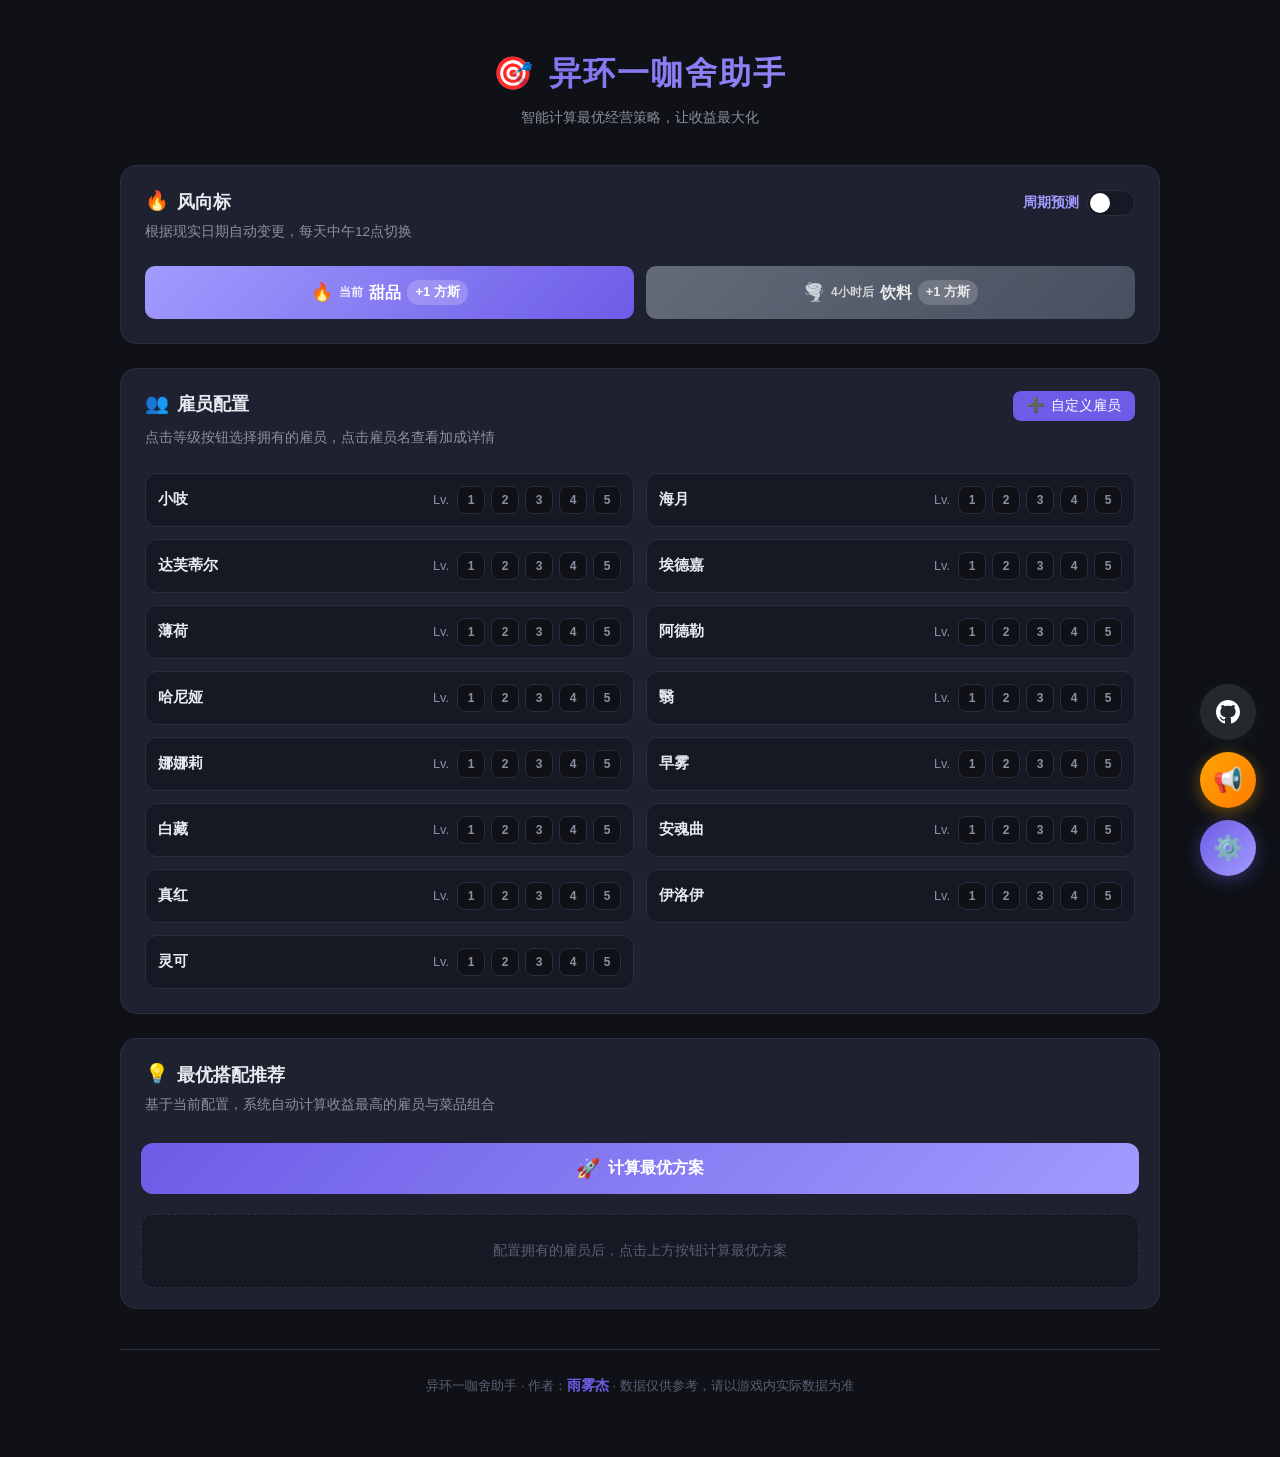
==== commit 5e63c451: "Add migration system and custom employee features" ====
--- a/index.html
+++ b/index.html
@@ -4,7 +4,7 @@
     <meta charset="UTF-8">
     <meta name="viewport" content="width=device-width, initial-scale=1.0">
     <title>异环一咖舍助手</title>
-    <link rel="stylesheet" href="style.css?v=236">
+    <link rel="stylesheet" href="style.css?v=249">
     <link rel="icon" href="favicon.ico">
 </head>
 <body>
@@ -64,11 +64,19 @@
             <!-- 雇员管理区域 -->
             <section class="card employee-section">
                 <div class="card-header">
-                    <h2 class="card-title">
-                        <span class="section-icon">👥</span>
-                        雇员配置
-                    </h2>
-                    <p class="card-desc">点击等级按钮选择拥有的雇员，系统将自动推荐最优搭配</p>
+                    <div class="employee-header-top">
+                        <div class="employee-header-left">
+                            <h2 class="card-title">
+                                <span class="section-icon">👥</span>
+                                雇员配置
+                            </h2>
+                        </div>
+                        <button id="add-employee-btn" class="add-employee-btn" title="管理自定义雇员">
+                            <span class="btn-icon">➕</span>
+                            <span class="btn-text">自定义雇员</span>
+                        </button>
+                    </div>
+                    <p class="card-desc">点击等级按钮选择拥有的雇员，点击雇员名查看加成详情</p>
                 </div>
                 <div class="card-body">
                     <div id="employee-list" class="employee-list">
@@ -122,7 +130,7 @@
 
     <!-- 底部固定按钮条（窄屏） -->
     <div class="bottom-bar">
-        <a href="https://github.com/2315506431/My-Web" target="_blank" class="bottom-bar-btn github-link">
+        <a href="https://github.com/2315506431/NTE-ORIGEN" target="_blank" class="bottom-bar-btn github-link">
             <span class="btn-icon">
                 <svg width="20" height="20" viewBox="0 0 24 24" fill="currentColor">
                     <path d="M12 0c-6.626 0-12 5.373-12 12 0 5.302 3.438 9.8 8.207 11.387.599.111.793-.261.793-.577v-2.234c-3.338.726-4.033-1.416-4.033-1.416-.546-1.387-1.333-1.756-1.333-1.756-1.089-.745.083-.729.083-.729 1.205.084 1.839 1.237 1.839 1.237 1.07 1.834 2.807 1.304 3.492.997.107-.775.418-1.305.762-1.604-2.665-.305-5.467-1.334-5.467-5.931 0-1.311.469-2.381 1.236-3.221-.124-.303-.535-1.524.117-3.176 0 0 1.008-.322 3.301 1.23.957-.266 1.983-.399 3.003-.404 1.02.005 2.047.138 3.006.404 2.291-1.552 3.297-1.23 3.297-1.23.653 1.653.242 2.874.118 3.176.77.84 1.235 1.911 1.235 3.221 0 4.609-2.807 5.624-5.479 5.921.43.372.823 1.102.823 2.222v3.293c0 .319.192.694.801.576 4.765-1.589 8.199-6.086 8.199-11.386 0-6.627-5.373-12-12-12z"/>
@@ -144,7 +152,7 @@
     <div class="floating-btn-group">
         <button id="advanced-settings-btn-float" class="floating-btn advanced-settings-btn" title="设置">⚙️</button>
         <button id="announcement-btn-float" class="floating-btn announcement-btn" title="公告">📢</button>
-        <a href="https://github.com/2315506431/My-Web" target="_blank" class="floating-btn github-btn github-link" title="GitHub 仓库">
+        <a href="https://github.com/2315506431/NTE-ORIGEN" target="_blank" class="floating-btn github-btn github-link" title="GitHub 仓库">
             <svg width="24" height="24" viewBox="0 0 24 24" fill="currentColor">
                 <path d="M12 0c-6.626 0-12 5.373-12 12 0 5.302 3.438 9.8 8.207 11.387.599.111.793-.261.793-.577v-2.234c-3.338.726-4.033-1.416-4.033-1.416-.546-1.387-1.333-1.756-1.333-1.756-1.089-.745.083-.729.083-.729 1.205.084 1.839 1.237 1.839 1.237 1.07 1.834 2.807 1.304 3.492.997.107-.775.418-1.305.762-1.604-2.665-.305-5.467-1.334-5.467-5.931 0-1.311.469-2.381 1.236-3.221-.124-.303-.535-1.524.117-3.176 0 0 1.008-.322 3.301 1.23.957-.266 1.983-.399 3.003-.404 1.02.005 2.047.138 3.006.404 2.291-1.552 3.297-1.23 3.297-1.23.653 1.653.242 2.874.118 3.176.77.84 1.235 1.911 1.235 3.221 0 4.609-2.807 5.624-5.479 5.921.43.372.823 1.102.823 2.222v3.293c0 .319.192.694.801.576 4.765-1.589 8.199-6.086 8.199-11.386 0-6.627-5.373-12-12-12z"/>
             </svg>
@@ -160,8 +168,29 @@
             <div class="modal-body">
                 <p id="confirm-message" class="confirm-message">确定要执行此操作吗？</p>
                 <div class="modal-actions">
+                    <span id="confirm-extra-wrap" class="confirm-extra-wrap"></span>
                     <button id="confirm-cancel-btn" class="secondary-btn">取消</button>
                     <button id="confirm-ok-btn" class="primary-btn">确定</button>
+                </div>
+            </div>
+        </div>
+    </div>
+
+    <!-- 雇员重名对比弹窗 -->
+    <div id="emp-compare-modal" class="modal-overlay hidden">
+        <div class="modal-container emp-compare-container">
+            <div class="modal-header">
+                <h2 id="emp-compare-title">雇员加成对比</h2>
+                <button type="button" id="close-emp-compare-btn" class="modal-close-btn" aria-label="关闭">×</button>
+            </div>
+            <div class="modal-body">
+                <div id="emp-compare-subtitle" class="emp-compare-subtitle"></div>
+                <div id="emp-compare-content" class="emp-compare-content"></div>
+                <div id="emp-compare-summary" class="emp-compare-summary"></div>
+                <div class="modal-actions emp-compare-actions">
+                    <button id="emp-compare-keep-btn" class="secondary-btn">保留自定义</button>
+                    <button id="emp-compare-delete-btn" class="danger-btn">删除自定义</button>
+                    <button id="emp-compare-close-btn" class="primary-btn">仅关闭</button>
                 </div>
             </div>
         </div>
@@ -264,6 +293,41 @@
         </div>
     </div>
     
-    <script src="app.js?v=255"></script>
+    <!-- 雇员详情悬浮窗（全局，避免被 overflow 裁剪） -->
+    <div id="emp-detail-popup" class="emp-detail-popup hidden"></div>
+
+    <!-- 自定义雇员弹窗 -->
+    <div id="employee-add-modal" class="modal-overlay hidden">
+        <div class="modal-container employee-add-modal-container">
+            <div class="modal-header">
+                <h2 id="emp-modal-title">自定义雇员</h2>
+                <button id="close-employee-add-btn" class="close-btn">×</button>
+            </div>
+            <div class="modal-body">
+                <!-- 列表视图 -->
+                <div id="emp-list-view" class="emp-list-view">
+                    <div id="custom-emp-list" class="custom-emp-list">
+                        <!-- 自定义雇员列表由JS生成 -->
+                    </div>
+                    <button id="emp-show-form-btn" class="add-custom-emp-btn">+ 新增雇员</button>
+                </div>
+                <!-- 表单视图 -->
+                <div id="emp-form-view" class="emp-form-view hidden">
+                    <div class="setting-group">
+                        <label for="new-emp-name">雇员名称</label>
+                        <input type="text" id="new-emp-name" class="setting-input" placeholder="输入雇员名字">
+                    </div>
+                    <p class="setting-desc">配置各等级加成，可添加多个加成项</p>
+                    <div class="emp-add-levels" id="emp-add-levels"></div>
+                    <div class="modal-actions">
+                        <button id="emp-add-cancel-btn" class="secondary-btn">返回</button>
+                        <button id="emp-add-save-btn" class="primary-btn">保存雇员</button>
+                    </div>
+                </div>
+            </div>
+        </div>
+    </div>
+
+    <script src="app.js?v=278"></script>
 </body>
 </html>
--- a/style.css
+++ b/style.css
@@ -685,7 +685,7 @@
 
 .employee-card.vertical-layout .employee-info {
     flex: none;
-    text-align: center;
+    justify-content: center;
     width: 100%;
 }
 
@@ -699,6 +699,26 @@
 .employee-info {
     flex: 1;
     min-width: 0;
+    align-self: stretch;
+    display: flex;
+    align-items: center;
+    flex-wrap: wrap;
+    gap: 4px 8px;
+    cursor: pointer;
+    user-select: none;
+}
+
+.custom-badge {
+    font-size: 0.65rem;
+    font-weight: 600;
+    padding: 2px 6px;
+    border-radius: 4px;
+    background: rgba(108, 92, 231, 0.2);
+    color: var(--accent-secondary);
+    border: 1px solid rgba(108, 92, 231, 0.35);
+    line-height: 1.2;
+    letter-spacing: 0.5px;
+    flex-shrink: 0;
 }
 
 .employee-name {
@@ -2050,6 +2070,40 @@
     color: var(--text-primary);
     line-height: 1.6;
     margin: 0;
+    word-break: break-word;
+}
+
+/* 内嵌在确认弹窗文案里的「自定义」徽章：与雇员列表同款样式 */
+.confirm-message .custom-badge.confirm-inline-badge {
+    display: inline-flex;
+    align-items: center;
+    vertical-align: baseline;
+    margin: 0 3px;
+    font-size: 0.75rem;
+    padding: 2px 7px;
+}
+
+/* 把 danger-btn 放进弹窗按钮区时恢复按钮尺寸（danger-btn 原本 100% 宽用于单列大按钮） */
+.modal-actions .danger-btn.confirm-dialog-danger-btn {
+    width: auto;
+    padding: 10px 20px;
+    font-size: 0.9rem;
+}
+
+/* 自定义雇员列表中「与官方同名」等标签与姓名行内布局（原 inline-badge 不再使用，保留类名方便扩展） */
+
+/* 自定义雇员排序按钮禁用态 */
+.custom-emp-item-actions .item-action-btn.move-btn:disabled {
+    opacity: 0.3;
+    cursor: not-allowed;
+    background: transparent;
+    border-color: var(--border-color);
+    color: var(--text-secondary);
+}
+.custom-emp-item-actions .item-action-btn.move-btn:disabled:hover {
+    background: transparent;
+    border-color: var(--border-color);
+    color: var(--text-secondary);
 }
 
 /* ========== 开关样式 ========== */
@@ -2257,4 +2311,653 @@
     color: var(--accent-primary);
 }
 
-
+/* ========== 雇员配置区头部 ========== */
+.employee-header-top {
+    display: flex;
+    align-items: center;
+    justify-content: space-between;
+    gap: 12px;
+    margin-bottom: 4px;
+}
+
+.employee-header-left {
+    flex: 1;
+    min-width: 0;
+}
+
+.add-employee-btn {
+    display: flex;
+    align-items: center;
+    gap: 6px;
+    padding: 6px 14px;
+    background: var(--accent-primary);
+    color: white;
+    border: none;
+    border-radius: var(--radius-sm);
+    font-size: 0.85rem;
+    font-weight: 500;
+    cursor: pointer;
+    transition: var(--transition);
+    flex-shrink: 0;
+}
+
+.add-employee-btn:hover {
+    background: var(--accent-secondary);
+    transform: translateY(-1px);
+}
+
+.add-employee-btn .btn-icon {
+    font-size: 0.9rem;
+}
+
+/* ========== 雇员详情悬浮窗 ========== */
+.emp-detail-popup {
+    position: fixed;
+    z-index: 999;
+    background: var(--bg-card);
+    border: 1px solid var(--border-color);
+    border-radius: var(--radius-md);
+    box-shadow: 0 8px 32px rgba(0, 0, 0, 0.4);
+    padding: 14px 18px;
+    max-width: 320px;
+    min-width: 200px;
+    font-size: 0.85rem;
+    pointer-events: none;
+    opacity: 0;
+    transform: translateY(-4px);
+    transition: opacity 0.2s ease, transform 0.2s ease;
+}
+
+.emp-detail-popup:not(.hidden) {
+    opacity: 1;
+    transform: translateY(0);
+    pointer-events: auto;
+}
+
+.emp-detail-popup .popup-title {
+    font-size: 1rem;
+    font-weight: 600;
+    color: var(--text-primary);
+    margin-bottom: 10px;
+    padding-bottom: 8px;
+    border-bottom: 1px solid var(--border-color);
+}
+
+.emp-detail-popup .popup-level-row {
+    display: flex;
+    justify-content: space-between;
+    align-items: flex-start;
+    gap: 8px;
+    padding: 4px 0;
+    color: var(--text-secondary);
+}
+
+.emp-detail-popup .popup-level-label {
+    color: var(--accent-secondary);
+    font-weight: 600;
+    flex-shrink: 0;
+}
+
+.emp-detail-popup .popup-level-desc {
+    color: var(--text-secondary);
+    text-align: right;
+    line-height: 1.4;
+    word-break: break-all;
+}
+
+/* ========== 新增雇员弹窗 ========== */
+.employee-add-modal-container {
+    max-width: 640px;
+}
+
+.emp-add-levels {
+    display: flex;
+    flex-direction: column;
+    gap: 12px;
+}
+
+.emp-add-level {
+    background: var(--bg-input);
+    border: 1px solid var(--border-color);
+    border-radius: var(--radius-sm);
+    padding: 12px 14px;
+}
+
+.emp-add-level-header {
+    display: flex;
+    align-items: center;
+    justify-content: space-between;
+    margin-bottom: 8px;
+}
+
+.emp-add-level-title {
+    font-weight: 600;
+    color: var(--accent-secondary);
+    font-size: 0.9rem;
+}
+
+.emp-add-bonus-list {
+    display: flex;
+    flex-direction: column;
+    gap: 8px;
+}
+
+.emp-add-bonus-row {
+    display: flex;
+    align-items: center;
+    gap: 8px;
+    flex-wrap: wrap;
+}
+
+.emp-add-bonus-row select,
+.emp-add-bonus-row input {
+    background: var(--bg-secondary);
+    border: 1px solid var(--border-color);
+    border-radius: var(--radius-sm);
+    color: var(--text-primary);
+    padding: 6px 10px;
+    font-size: 0.85rem;
+    transition: var(--transition);
+}
+
+.emp-add-bonus-row select:focus,
+.emp-add-bonus-row input:focus {
+    outline: none;
+    border-color: var(--accent-primary);
+}
+
+.emp-add-bonus-row select {
+    cursor: pointer;
+}
+
+.emp-add-bonus-row .bonus-value-input {
+    width: 80px;
+}
+
+.emp-add-bonus-row .bonus-value-wrapper {
+    position: relative;
+    display: inline-flex;
+    align-items: center;
+}
+
+.emp-add-bonus-row .bonus-value-suffix {
+    position: absolute;
+    right: 6px;
+    color: var(--text-secondary);
+    font-size: 0.8rem;
+    pointer-events: none;
+}
+
+.emp-add-bonus-row .bonus-value-wrapper .bonus-value-input {
+    padding-right: 16px;
+}
+
+.emp-add-bonus-row .bonus-tag-input {
+    width: 90px;
+}
+
+.emp-add-bonus-row .bonus-count-input {
+    width: 50px;
+}
+
+.emp-add-bonus-row .bonus-percent-label {
+    display: flex;
+    align-items: center;
+    gap: 4px;
+    font-size: 0.8rem;
+    color: var(--text-secondary);
+    cursor: pointer;
+}
+
+.emp-add-bonus-row .bonus-cond-label {
+    display: flex;
+    align-items: center;
+    gap: 4px;
+    font-size: 0.8rem;
+    color: var(--text-secondary);
+    cursor: pointer;
+}
+
+.emp-add-bonus-row .remove-bonus-btn {
+    width: 26px;
+    height: 26px;
+    border-radius: 50%;
+    background: transparent;
+    border: 1px solid var(--border-color);
+    color: var(--red);
+    cursor: pointer;
+    font-size: 1rem;
+    display: flex;
+    align-items: center;
+    justify-content: center;
+    transition: var(--transition);
+    flex-shrink: 0;
+}
+
+.emp-add-bonus-row .remove-bonus-btn:hover {
+    background: rgba(255, 107, 107, 0.1);
+    border-color: var(--red);
+}
+
+.emp-add-bonus-row .cond-fields {
+    display: flex;
+    align-items: center;
+    gap: 6px;
+    flex-wrap: wrap;
+}
+
+.add-bonus-btn {
+    padding: 4px 12px;
+    background: transparent;
+    border: 1px dashed var(--border-color);
+    border-radius: var(--radius-sm);
+    color: var(--text-secondary);
+    font-size: 0.8rem;
+    cursor: pointer;
+    transition: var(--transition);
+    margin-top: 4px;
+}
+
+.add-bonus-btn:hover {
+    border-color: var(--accent-primary);
+    color: var(--accent-primary);
+}
+
+/* ========== 自定义雇员列表视图 ========== */
+.emp-list-view {
+    display: flex;
+    flex-direction: column;
+    gap: 10px;
+}
+
+.custom-emp-list {
+    display: flex;
+    flex-direction: column;
+    gap: 8px;
+    max-height: 50vh;
+    overflow-y: auto;
+}
+
+.custom-emp-empty {
+    text-align: center;
+    color: var(--text-muted);
+    padding: 24px 0;
+    font-size: 0.9rem;
+}
+
+.custom-emp-item {
+    display: flex;
+    align-items: center;
+    justify-content: space-between;
+    gap: 12px;
+    padding: 10px 14px;
+    background: var(--bg-input);
+    border: 1px solid var(--border-color);
+    border-radius: var(--radius-sm);
+    transition: var(--transition);
+}
+
+.custom-emp-item:hover {
+    border-color: rgba(108, 92, 231, 0.3);
+    background: var(--bg-card-hover);
+}
+
+.custom-emp-item-name {
+    font-weight: 600;
+    color: var(--text-primary);
+    font-size: 0.95rem;
+    display: inline-flex;
+    align-items: center;
+    gap: 6px;
+    flex: 1;
+    min-width: 0;
+    overflow: hidden;
+    white-space: nowrap;
+    text-overflow: ellipsis;
+}
+
+.custom-emp-item-tag {
+    font-size: 0.65rem;
+    font-weight: 600;
+    padding: 2px 6px;
+    border-radius: 4px;
+    line-height: 1.2;
+    letter-spacing: 0.5px;
+}
+
+.custom-emp-item-tag.conflict {
+    background: rgba(255, 107, 107, 0.15);
+    color: var(--red);
+    border: 1px solid rgba(255, 107, 107, 0.35);
+}
+
+.custom-emp-item-summary {
+    display: none;
+}
+
+.custom-emp-item-actions {
+    display: flex;
+    gap: 6px;
+    flex-shrink: 0;
+}
+
+.custom-emp-item-actions .item-action-btn {
+    width: 28px;
+    height: 28px;
+    border-radius: 50%;
+    background: transparent;
+    border: 1px solid var(--border-color);
+    color: var(--text-secondary);
+    cursor: pointer;
+    font-size: 0.85rem;
+    display: flex;
+    align-items: center;
+    justify-content: center;
+    transition: var(--transition);
+}
+
+.custom-emp-item-actions .item-action-btn:hover {
+    background: var(--bg-card-hover);
+    border-color: var(--accent-primary);
+    color: var(--text-primary);
+}
+
+.custom-emp-item-actions .item-action-btn.delete-btn:hover {
+    border-color: var(--red);
+    color: var(--red);
+    background: rgba(255, 107, 107, 0.1);
+}
+
+.add-custom-emp-btn {
+    width: 100%;
+    padding: 10px;
+    background: transparent;
+    border: 1px dashed var(--border-color);
+    border-radius: var(--radius-sm);
+    color: var(--text-secondary);
+    font-size: 0.9rem;
+    cursor: pointer;
+    transition: var(--transition);
+}
+
+.add-custom-emp-btn:hover {
+    border-color: var(--accent-primary);
+    color: var(--accent-primary);
+}
+
+/* ========== 确认弹窗：额外按钮容器（对比按钮等左对齐占位） ========== */
+.confirm-extra-wrap {
+    flex: 1;
+    display: inline-flex;
+    gap: 12px;
+    justify-content: flex-start;
+    align-items: center;
+}
+
+/* ========== 雇员加成对比弹窗 ========== */
+#emp-compare-modal {
+    z-index: 1100;
+}
+
+.emp-compare-container {
+    max-width: 720px;
+}
+
+.emp-compare-subtitle {
+    display: flex;
+    align-items: center;
+    justify-content: center;
+    gap: 16px;
+    margin-bottom: 16px;
+    color: var(--text-secondary);
+    font-size: 0.9rem;
+}
+
+.emp-compare-source {
+    display: inline-flex;
+    align-items: center;
+    font-weight: 600;
+    color: var(--text-primary);
+}
+
+.emp-compare-source.official-side-source {
+    color: var(--green);
+}
+
+.custom-emp-inline-badge {
+    display: inline-flex;
+    vertical-align: baseline;
+    margin: 0;
+    font-size: 0.75rem;
+    padding: 2px 7px;
+}
+
+.emp-compare-vs {
+    color: var(--text-muted);
+    font-weight: 700;
+    letter-spacing: 1px;
+}
+
+.emp-compare-content {
+    /* 表格外包圆角裁切：border-collapse 的 table 无法直接显示圆角，
+       由外层 overflow:hidden + border-radius 裁切出圆滑边角。 */
+    border-top: 1px solid var(--border-color);
+    border-left: 1px solid var(--border-color);
+    border-right: 1px solid var(--border-color);
+    /* bottom 边框故意不画：整张表的底边就是 Lv.5（最后一行）td 自身的 border-bottom，
+       避免出现“双线”并保证底边就是五级下方的那条分隔线。 */
+    border-bottom: none;
+    border-radius: var(--radius-md);
+    overflow: hidden;
+    margin: 0;
+    padding: 0;
+}
+
+.emp-compare-table {
+    width: 100%;
+    border-collapse: collapse;
+    font-size: 0.85rem;
+    table-layout: fixed;
+    border: none; /* 外边框由外层 .emp-compare-content 统一提供并裁切圆角 */
+}
+
+.emp-compare-table th,
+.emp-compare-table td {
+    padding: 10px 12px;
+    border-bottom: 1px solid var(--border-color);
+    text-align: left;
+    vertical-align: middle;
+}
+
+.emp-compare-table thead th {
+    background: var(--bg-secondary);
+    color: var(--text-secondary);
+    font-weight: 600;
+    border-bottom: 1px solid var(--border-color);
+    font-size: 0.8rem;
+    letter-spacing: 0.3px;
+}
+
+.emp-compare-th-level { width: 72px; text-align: center; }
+.emp-compare-th-side  { width: 40%; }
+.emp-compare-th-status{ width: 80px; text-align: center; }
+
+/* 注：表头上的"官方"两个字通过 <span class="emp-compare-source official-side-source">
+   与副标题共享样式（颜色+粗细），不再单独对整个 th 上色以避免"加成"两个字也被染色。 */
+
+.emp-compare-row:hover td {
+    background: rgba(255, 255, 255, 0.02);
+}
+
+.emp-compare-diff-row td {
+    background: rgba(255, 107, 107, 0.06);
+}
+
+.emp-compare-diff-row:hover td {
+    background: rgba(255, 107, 107, 0.1);
+}
+
+.emp-compare-td-level {
+    text-align: center;
+    font-weight: 700;
+    color: var(--accent-secondary);
+    white-space: nowrap;
+    background: rgba(108, 92, 231, 0.05);
+}
+
+.emp-compare-td-side {
+    line-height: 1.5;
+    word-break: break-word;
+}
+
+.emp-compare-td-side.empty-side {
+    color: var(--text-muted);
+    font-style: italic;
+}
+
+.emp-compare-bonus-block {
+    display: flex;
+    flex-direction: column;
+    gap: 2px;
+}
+
+.emp-compare-bonus-scope {
+    display: inline-block;
+    font-size: 0.75rem;
+    color: var(--orange);
+    margin-bottom: 2px;
+}
+
+.emp-compare-bonus-main {
+    display: inline-flex;
+    flex-wrap: wrap;
+    align-items: baseline;
+    gap: 6px;
+}
+
+.emp-compare-bonus-type {
+    display: inline-block;
+    padding: 1px 8px;
+    border-radius: 10px;
+    font-size: 0.78rem;
+    font-weight: 600;
+    line-height: 1.5;
+}
+
+.emp-compare-bonus-type.售价 {
+    background: var(--purple-bg);
+    color: var(--purple);
+}
+
+.emp-compare-bonus-type.人流量 {
+    background: var(--blue-bg);
+    color: var(--blue);
+}
+
+.emp-compare-bonus-type.unknown {
+    background: var(--bg-secondary);
+    color: var(--text-secondary);
+}
+
+.emp-compare-bonus-value {
+    color: var(--text-primary);
+    font-weight: 600;
+}
+
+.emp-compare-bonus-value.is-percent {
+    color: var(--green);
+}
+
+.emp-compare-td-status {
+    text-align: center;
+    font-weight: 600;
+    font-size: 0.8rem;
+    white-space: nowrap;
+}
+
+.emp-compare-td-status.status-identical {
+    color: var(--green);
+}
+
+.emp-compare-td-status.status-diff {
+    color: var(--red);
+    text-shadow: 0 0 0.5px rgba(255, 107, 107, 0.5);
+}
+
+.emp-compare-summary {
+    margin-top: 24px;
+    padding: 10px 14px;
+    border-radius: var(--radius-sm);
+    font-size: 0.85rem;
+    text-align: center;
+    font-weight: 500;
+}
+
+.emp-compare-summary.all-same {
+    background: var(--green-bg);
+    color: var(--green);
+    border: 1px solid rgba(0, 206, 201, 0.2);
+}
+
+.emp-compare-summary.has-diff {
+    background: rgba(255, 107, 107, 0.08);
+    color: var(--red);
+    border: 1px solid rgba(255, 107, 107, 0.2);
+}
+
+.emp-compare-actions {
+    margin-top: 20px;
+    display: flex;
+    justify-content: space-between;
+    flex-wrap: wrap;
+    gap: 10px;
+}
+
+.emp-compare-actions .secondary-btn,
+.emp-compare-actions .danger-btn,
+.emp-compare-actions .primary-btn {
+    width: auto;
+    flex: 1;
+    min-width: 120px;
+}
+
+.emp-compare-container .modal-close-btn {
+    width: 32px;
+    height: 32px;
+    border-radius: 50%;
+    background: transparent;
+    border: 1px solid var(--border-color);
+    color: var(--text-secondary);
+    font-size: 1.4rem;
+    line-height: 1;
+    cursor: pointer;
+    display: inline-flex;
+    align-items: center;
+    justify-content: center;
+    transition: var(--transition);
+}
+
+.emp-compare-container .modal-close-btn:hover {
+    background: var(--bg-input);
+    border-color: var(--accent-primary);
+    color: var(--text-primary);
+}
+
+/* 窄屏：对比弹窗按钮换行更稳，等级列更窄 */
+@media (max-width: 520px) {
+    .emp-compare-table {
+        font-size: 0.8rem;
+        table-layout: auto;
+    }
+    .emp-compare-th-level { width: 56px; }
+    .emp-compare-table th,
+    .emp-compare-table td {
+        padding: 8px 6px;
+    }
+    .emp-compare-summary {
+        font-size: 0.8rem;
+    }
+}
+
+
+
